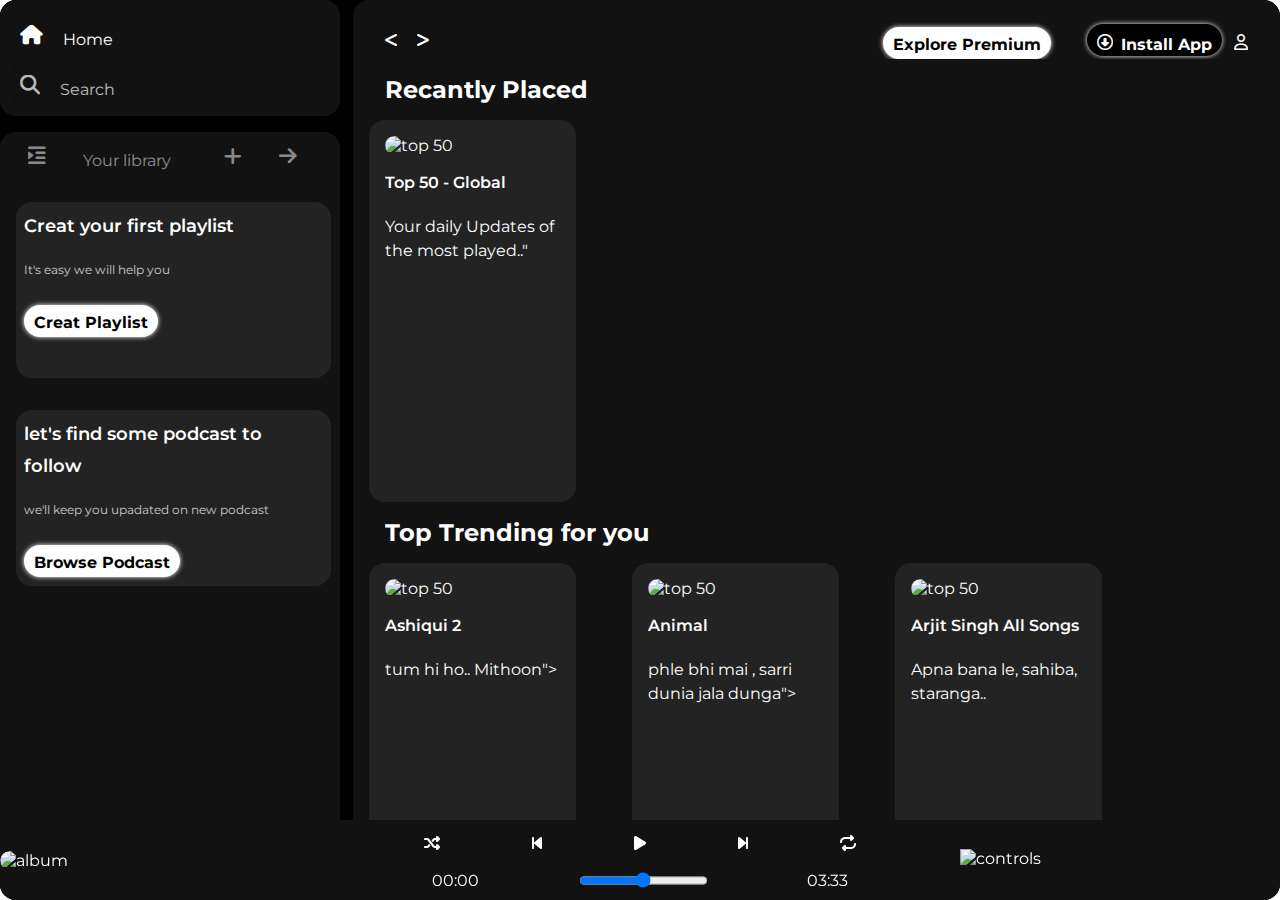
==== index.html @ 498d4f12 "Add files via upload" ====
<!DOCTYPE html>
<html lang="en">
  <head>
    <meta charset="UTF-8" />
    <meta name="viewport" content="width=device-width, initial-scale=1.0" />
    <link
      rel="stylesheet"
      href="https://cdnjs.cloudflare.com/ajax/libs/font-awesome/6.7.2/css/all.min.css"
      integrity="sha512-Evv84Mr4kqVGRNSgIGL/F/aIDqQb7xQ2vcrdIwxfjThSH8CSR7PBEakCr51Ck+w+/U6swU2Im1vVX0SVk9ABhg=="
      crossorigin="anonymous"
      referrerpolicy="no-referrer"
    />
    <link rel="preconnect" href="https://fonts.googleapis.com" />
    <link rel="preconnect" href="https://fonts.gstatic.com" crossorigin />
    <link
      href="https://fonts.googleapis.com/css2?family=Montserrat:ital,wght@0,100..900;1,100..900&display=swap"
      rel="stylesheet"
    />

    <link rel="stylesheet" href="styles.css" />

    <link rel="icon" href="logo.png" />
    <style>
      * {
  margin: 0;
  padding: 0;
  font-family: "Montserrat", serif;
  overflow: hidden;
  color: white;
}
.main {
  display: flex;
  height: 100vh;
  border-radius: 1rem;
  background-color: black;
  padding-left: 0rem;
}
.sidebar {
  background-color: black;
  width: 340px;
  border-radius: 0;
  margin-right: 0.8rem;
}
.main-content {
  background-color: #121212;
  flex: 1;
  border-radius: 1rem;
  overflow: auto;
}
.music-player {
  background-color: #121212;
  position: fixed;
  bottom: 0px;
  width: 100%;
  height: 80px;
  border-radius: 1rem;
  border-radius: 1rem;
}
.nav {
  background-color: #121212;
  display: flex;
  flex-direction: column;
  justify-content: center;
  height: 100px;
  padding: 0.5rem 0.75rem;
  border-radius: 1rem;
}
.nav-option {
  line-height: 2.5rem;
  background-color: #121212;
  opacity: 0.7;
  border-radius: 1rem;
  padding: 0.75rem 0.5rem;
}
.nav-option:hover {
  opacity: 1;
}
.nav-option a {
  font-size: 1rem;
  margin-left: 1rem;
}
.nav-option i {
  font-size: 1.25rem;
}
a {
  text-decoration: none;
  color: white;
}
.library {
  background-color: #121212;
  border-radius: 1rem;
  height: 100%;
  margin-top: 1rem;
}
.library-option {
  background-color: #121212;
  display: flex;
  justify-content: space-between;
  align-items: center;
}
.library-option a {
  text-decoration: none;
  background-color: #121212;
  font-size: 1rem;
}
.library-option i {
  text-decoration: none;
  background-color: #121212;
  font-size: 1.25rem;
}
.option {
  padding: 0.9rem 0.75rem;
  font-size: 1.25rem;
  background-color: #121212;
  opacity: 0.5;
}
.option a {
  margin-left: 1rem;
  font-size: 1rem;
  background-color: #121212;
  margin-right: 2rem;
  gap: 1rem;
}
.option i {
  margin-left: 1rem;
  font-size: 1.25rem;
  background-color: #121212;
  margin-right: 1rem;
}
.option:hover {
  opacity: 1;
}
.boxes {
  display: flex;
  color: white;
  width: 100%;
  flex-direction: column;
}
.box {
  width: 88%;
  height: 10rem;
  margin: 1rem;
  padding: 0.5rem;
  border-radius: 1rem;
  background-color: #232323;
}
button {
  background-color: white;
  color: black;
  margin: 0px auto;
  border: none;
  margin-top: 2rem;
  font-size: 1rem;
  margin-top: 0.5rem;
  font-weight: 700;
  width: fit-content;
  height: 2rem;
  padding: 10px;
  border-radius: 1rem;
  padding-top: -10px;
  line-height: 1rem;
  box-shadow: 0 0 5px white;
}
#para1 {
  font-size: 1.1rem;
  font-weight: 600;
  line-height: 2rem;
}
#para2 {
  font-size: 0.75rem;
  opacity: 0.75;
  margin-top: 20px;
  padding-bottom: 20px;
}
.main-sticky {
  display: flex;
  position: sticky;
  top: 0;
  justify-content: space-between;
  justify-items: center;
  padding: 1rem;
  background-color: #121212;
}
.sticky-icons {
  padding-left: 1rem;
  padding-right: 1rem;
}
.sticky-icons button {
  margin-left: 2rem;
}
#space {
  margin-left: 1rem;
  margin-left: 0.5rem;
}
button i {
  color: white;
  margin-right: 0.5rem;
}
#black {
  background-color: black;
  color: white;
  padding-bottom: 1.2rem;
  padding-top: -0.5rem;
}
#margin {
  margin-top: 1rem;
}
.card-container {
  display: flex;
  flex-direction: row;
  flex-wrap: wrap;
}
.card {
  background-color: #232323;
  height: 350px;
  width: 175px;
  border-radius: 1rem;
  margin: 1rem;
  padding: 1rem;
  margin-right: 2.5rem;
}
.card img {
  width: 100%;
  border-radius: 1rem;
}
h2 {
  margin-left: 2rem;
}
.card-item {
  font-weight: 600;
  font-size: 1rem;
  line-height: 2rem;
  margin-bottom: 1rem;
  margin-top: 0.5rem;
}
.card-info {
  opacity: 1;
  font-size: 1rem;
  line-height: 1.5rem;
}
.footer {
  width: 100%;
  height: 300px;
}
.gap {
  height: 90%;
  border-top: 2px solid white;
  opacity: 0.5;
}
@media (max-width: 910px) {
  .hide {
    display: none;
  }
}
@media (max-width: 700px) {
  .hide2 {
    display: none;
  }
}
.music-player {
  display: flex;
  justify-content: space-between;
  align-items: center;
  justify-items: center;
  align-content: center;
}
.album {
  width: 25%;
  display: flex;
  justify-content: space-between;
}
.player {
  width: 50%;
}
.control {
  width: 25%;
}
.player-controls {
  display: flex;
  justify-content: space-evenly;
  padding: 0.5rem;
  margin: 0.25rem;
  margin-top: 0.5rem;
}
.player-control {
  display: flex;
  justify-content: space-evenly;
  padding: 0.5rem;
  margin: 0.25rem;
  font-size: 700;
}
.album {
  background-color: #121212;
  border-radius: 1rem;
}
.album-image {
  background-color: #121212;
  width: 90%;
  padding: 0rem;
  border-radius: 1.5rem;
}
.control {
  background-color: #121212;
  margin-right: rem;
}
.control img {
  background-color: #121212;
  margin-right: rem;
  width: 100%;
}
.card:hover {
  scale: 1.1;
  box-shadow: 0 0 10px white;
}
.box:hover {
  scale: 1.04;
  box-shadow: 0 0 10px white;
}
button:hover {
  scale: 1.1;
  box-shadow: 0 0 10px white;
}
i:hover {
  scale: 1.1;
  box-shadow: 0 0 10px white;
}
.music-player img:hover {
  scale: 1.02;
  box-shadow: 0 0 10px white;
}

    </style>
    <title>Spotify: Web player - Music for everyone</title>
  </head>
  <body>
    <div class="main">
      <div class="sidebar">
        <div class="nav">
          <div class="nav-option" style="opacity: 1">
            <i class="fa-solid fa-house"></i>
            <a href="#">Home</a>
          </div>
          <div class="nav-option">
            <i class="fa-solid fa-magnifying-glass"></i>
            <a href="#">Search</a>
          </div>
        </div>
        <div class="library">
          <div class="option">
            <div class="lib-option">
              <i class="fa-solid fa-indent"></i>
              <a href="#">Your library</a>

              <i class="fa-solid fa-plus"></i>
              <i class="fa-solid fa-arrow-right"></i>
            </div>
          </div>
          <div class="boxes">
            <div class="box">
              <p id="para1" class="para">Creat your first playlist</p>
              <p id="para2" class="para">It's easy we will help you</p>
              <button class="badge">Creat Playlist</button>
            </div>
            <div class="box">
              <p id="para1" class="para">let's find some podcast to follow</p>
              <p id="para2" class="para">
                we'll keep you upadated on new podcast
              </p>
              <button class="badge">Browse Podcast</button>
            </div>
          </div>
        </div>
      </div>
      <div class="main-content">
        <div class="main-sticky">
          <div id="margin" class="sticky-icons">
            <i class="fa-solid fa-less-than"></i>
            &nbsp; &nbsp;
            <i class="fa-solid fa-greater-than hide"></i>
          </div>
          <div class="sticky-icons">
            <button class="bagde hide" >Explore Premium</button>
            <button class="bagde" id="black">
              <i class="fa-regular fa-circle-down hide2"></i>Install App
            </button>
            <i id="space" class="fa-regular fa-user"></i>
          </div>
        </div>
        <h2>Recantly Placed</h2>
        <div class="card-container">
            <div class="card">
                <img src="images/img1.png" alt="top 50">
                    <p class="card-item">Top 50 - Global</p>
                    <p class="card-info">Your daily Updates of the most played.."</p>
            </div>
        </div>
        <h2>Top Trending for you</h2>
        <div class="card-container">
            <div class="card">
                <img src="images/img2.png" alt="top 50">
                    <p class="card-item">Ashiqui 2</p>
                    <p class="card-info">tum hi ho..  Mithoon"></p>
                </img>
            </div>
            <div class="card">
                <img src="images/img3.png" alt="top 50">
                    <p class="card-item">Animal</p>
                    <p class="card-info">phle bhi mai , sarri dunia jala dunga"></p>
                </img>
            </div>
            <div class="card">
                <img src="images/img5.png" alt="top 50">
                    <p class="card-item">Arjit Singh All Songs</p>
                    <p class="card-info">Apna bana le, sahiba, staranga..</p>
                </img>
            </div>
            <div class="card">
                <img src="images/img4.png" alt="top 50">
                    <p class="card-item">Glory- yo yo honey siigh</p>
                    <p class="card-info">Millionaire , jatt mahkma</p>
                </img>
            </div>
            <div class="card">
                <img src="images/img6.png" alt="top 50">
                    <p class="card-item">Top 50 - Global</p>
                    <p class="card-info">Your daily Updates of the most played.."></p>
                </img>
            </div>
            <div class="card">
                <img src="images/img7.png" alt="top 50">
                    <p class="card-item">Top 50 - Global</p>
                    <p class="card-info">Your daily Updates of the most played.."></p>
                </img>
            </div>
            <div class="card">
                <img src="images/img8.png" alt="top 50">
                    <p class="card-item">Top 50 - Global</p>
                    <p class="card-info">Your daily Updates of the most played.."></p>
                </img>
            </div>
            <div class="card">
                <img src="images/img9.png" alt="top 50">
                    <p class="card-item">Top 50 - Global</p>
                    <p class="card-info">Your daily Updates of the most played.."></p>
                </img>
            </div>
        </div>
        <div class="footer">
          <div class="gap"></div>
        </div>
    </div>
    </div>
    
 <div class="music-player">
       <div class="album">
        <img src="images/album.png" alt="album" class="album-image">
       </div>
       <div class="player">
        <div class="player-controls">
          <i class="fa-solid fa-shuffle"></i>
          <i class="fa-solid fa-backward-step"></i>
          <i class="fa-solid fa-play"></i>
          <i class="fa-solid fa-forward-step"></i>
          <i class="fa-solid fa-repeat"></i>
        </div>
        <div class="player-control">
          <span class="curr-time">00:00</span>
          <input type="range" min="0" max="100" class="progress-bar">
          <span class="tot-time">03:33</span>
          
        </div>
       </div>
       <div class="control">
        <img src="images/control.png" alt="controls" class="control">
       </div>
 </div>
    </div>
  </body>
</html>
---- styles.css ----
* {
  margin: 0;
  padding: 0;
  font-family: "Montserrat", serif;
  overflow: hidden;
  color: white;
}
.main {
  display: flex;
  height: 100vh;
  border-radius: 1rem;
  background-color: black;
  padding-left: 0rem;
}
.sidebar {
  background-color: black;
  width: 340px;
  border-radius: 0;
  margin-right: 0.8rem;
}
.main-content {
  background-color: #121212;
  flex: 1;
  border-radius: 1rem;
  overflow: auto;
}
.music-player {
  background-color: #121212;
  position: fixed;
  bottom: 0px;
  width: 100%;
  height: 80px;
  border-radius: 1rem;
  border-radius: 1rem;
}
.nav {
  background-color: #121212;
  display: flex;
  flex-direction: column;
  justify-content: center;
  height: 100px;
  padding: 0.5rem 0.75rem;
  border-radius: 1rem;
}
.nav-option {
  line-height: 2.5rem;
  background-color: #121212;
  opacity: 0.7;
  border-radius: 1rem;
  padding: 0.75rem 0.5rem;
}
.nav-option:hover {
  opacity: 1;
}
.nav-option a {
  font-size: 1rem;
  margin-left: 1rem;
}
.nav-option i {
  font-size: 1.25rem;
}
a {
  text-decoration: none;
  color: white;
}
.library {
  background-color: #121212;
  border-radius: 1rem;
  height: 100%;
  margin-top: 1rem;
}
.library-option {
  background-color: #121212;
  display: flex;
  justify-content: space-between;
  align-items: center;
}
.library-option a {
  text-decoration: none;
  background-color: #121212;
  font-size: 1rem;
}
.library-option i {
  text-decoration: none;
  background-color: #121212;
  font-size: 1.25rem;
}
.option {
  padding: 0.9rem 0.75rem;
  font-size: 1.25rem;
  background-color: #121212;
  opacity: 0.5;
}
.option a {
  margin-left: 1rem;
  font-size: 1rem;
  background-color: #121212;
  margin-right: 2rem;
  gap: 1rem;
}
.option i {
  margin-left: 1rem;
  font-size: 1.25rem;
  background-color: #121212;
  margin-right: 1rem;
}
.option:hover {
  opacity: 1;
}
.boxes {
  display: flex;
  color: white;
  width: 100%;
  flex-direction: column;
}
.box {
  width: 88%;
  height: 10rem;
  margin: 1rem;
  padding: 0.5rem;
  border-radius: 1rem;
  background-color: #232323;
}
button {
  background-color: white;
  color: black;
  margin: 0px auto;
  border: none;
  margin-top: 2rem;
  font-size: 1rem;
  margin-top: 0.5rem;
  font-weight: 700;
  width: fit-content;
  height: 2rem;
  padding: 10px;
  border-radius: 1rem;
  padding-top: -10px;
  line-height: 1rem;
  box-shadow: 0 0 5px white;
}
#para1 {
  font-size: 1.1rem;
  font-weight: 600;
  line-height: 2rem;
}
#para2 {
  font-size: 0.75rem;
  opacity: 0.75;
  margin-top: 20px;
  padding-bottom: 20px;
}
.main-sticky {
  display: flex;
  position: sticky;
  top: 0;
  justify-content: space-between;
  justify-items: center;
  padding: 1rem;
  background-color: #121212;
}
.sticky-icons {
  padding-left: 1rem;
  padding-right: 1rem;
}
.sticky-icons button {
  margin-left: 2rem;
}
#space {
  margin-left: 1rem;
  margin-left: 0.5rem;
}
button i {
  color: white;
  margin-right: 0.5rem;
}
#black {
  background-color: black;
  color: white;
  padding-bottom: 1.2rem;
  padding-top: -0.5rem;
}
#margin {
  margin-top: 1rem;
}
.card-container {
  display: flex;
  flex-direction: row;
  flex-wrap: wrap;
}
.card {
  background-color: #232323;
  height: 350px;
  width: 175px;
  border-radius: 1rem;
  margin: 1rem;
  padding: 1rem;
  margin-right: 2.5rem;
}
.card img {
  width: 100%;
  border-radius: 1rem;
}
h2 {
  margin-left: 2rem;
}
.card-item {
  font-weight: 600;
  font-size: 1rem;
  line-height: 2rem;
  margin-bottom: 1rem;
  margin-top: 0.5rem;
}
.card-info {
  opacity: 1;
  font-size: 1rem;
  line-height: 1.5rem;
}
.footer {
  width: 100%;
  height: 300px;
}
.gap {
  height: 90%;
  border-top: 2px solid white;
  opacity: 0.5;
}
@media (max-width: 910px) {
  .hide {
    display: none;
  }
}
@media (max-width: 700px) {
  .hide2 {
    display: none;
  }
}
.music-player {
  display: flex;
  justify-content: space-between;
  align-items: center;
  justify-items: center;
  align-content: center;
}
.album {
  width: 25%;
  display: flex;
  justify-content: space-between;
}
.player {
  width: 50%;
}
.control {
  width: 25%;
}
.player-controls {
  display: flex;
  justify-content: space-evenly;
  padding: 0.5rem;
  margin: 0.25rem;
  margin-top: 0.5rem;
}
.player-control {
  display: flex;
  justify-content: space-evenly;
  padding: 0.5rem;
  margin: 0.25rem;
  font-size: 700;
}
.album {
  background-color: #121212;
  border-radius: 1rem;
}
.album-image {
  background-color: #121212;
  width: 90%;
  padding: 0rem;
  height: 90%;
  border-radius: 1.5rem;
}
.control {
  background-color: #121212;
  margin-right: rem;
}
.control img {
  background-color: #121212;
  margin-right: rem;
  width: 100%;
}
.card:hover {
  scale: 1.1;
  box-shadow: 0 0 10px white;
}
.box:hover {
  scale: 1.04;
  box-shadow: 0 0 10px white;
}
button:hover {
  scale: 1.1;
  box-shadow: 0 0 10px white;
}
i:hover {
  scale: 1.1;
  box-shadow: 0 0 10px white;
}
.music-player img:hover {
  scale: 1.02;
  box-shadow: 0 0 10px white;
}
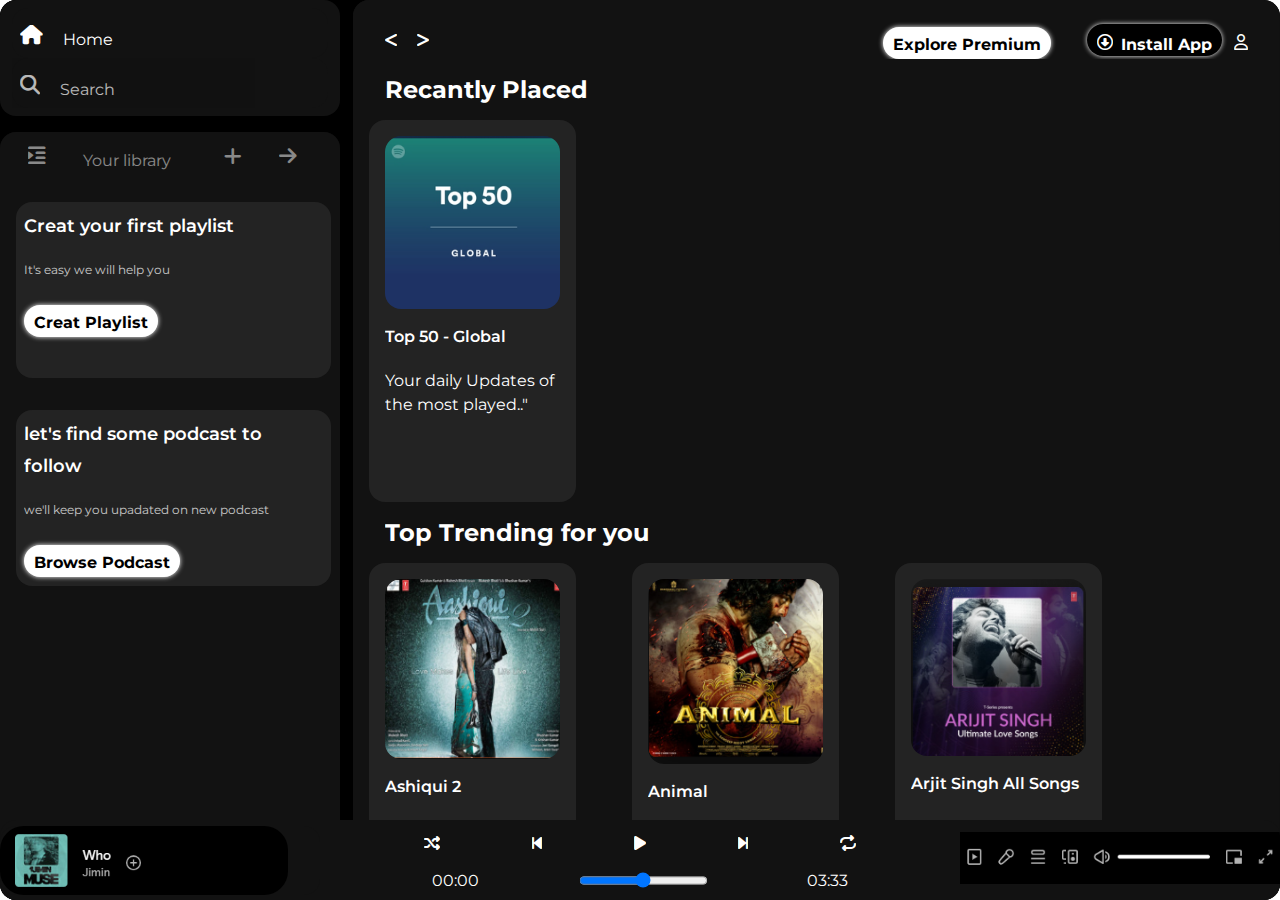
==== commit cc6f2c3d: "index.html" ====
--- a/index.html
+++ b/index.html
@@ -20,316 +20,6 @@
     <link rel="stylesheet" href="styles.css" />
 
     <link rel="icon" href="logo.png" />
-    <style>
-      * {
-  margin: 0;
-  padding: 0;
-  font-family: "Montserrat", serif;
-  overflow: hidden;
-  color: white;
-}
-.main {
-  display: flex;
-  height: 100vh;
-  border-radius: 1rem;
-  background-color: black;
-  padding-left: 0rem;
-}
-.sidebar {
-  background-color: black;
-  width: 340px;
-  border-radius: 0;
-  margin-right: 0.8rem;
-}
-.main-content {
-  background-color: #121212;
-  flex: 1;
-  border-radius: 1rem;
-  overflow: auto;
-}
-.music-player {
-  background-color: #121212;
-  position: fixed;
-  bottom: 0px;
-  width: 100%;
-  height: 80px;
-  border-radius: 1rem;
-  border-radius: 1rem;
-}
-.nav {
-  background-color: #121212;
-  display: flex;
-  flex-direction: column;
-  justify-content: center;
-  height: 100px;
-  padding: 0.5rem 0.75rem;
-  border-radius: 1rem;
-}
-.nav-option {
-  line-height: 2.5rem;
-  background-color: #121212;
-  opacity: 0.7;
-  border-radius: 1rem;
-  padding: 0.75rem 0.5rem;
-}
-.nav-option:hover {
-  opacity: 1;
-}
-.nav-option a {
-  font-size: 1rem;
-  margin-left: 1rem;
-}
-.nav-option i {
-  font-size: 1.25rem;
-}
-a {
-  text-decoration: none;
-  color: white;
-}
-.library {
-  background-color: #121212;
-  border-radius: 1rem;
-  height: 100%;
-  margin-top: 1rem;
-}
-.library-option {
-  background-color: #121212;
-  display: flex;
-  justify-content: space-between;
-  align-items: center;
-}
-.library-option a {
-  text-decoration: none;
-  background-color: #121212;
-  font-size: 1rem;
-}
-.library-option i {
-  text-decoration: none;
-  background-color: #121212;
-  font-size: 1.25rem;
-}
-.option {
-  padding: 0.9rem 0.75rem;
-  font-size: 1.25rem;
-  background-color: #121212;
-  opacity: 0.5;
-}
-.option a {
-  margin-left: 1rem;
-  font-size: 1rem;
-  background-color: #121212;
-  margin-right: 2rem;
-  gap: 1rem;
-}
-.option i {
-  margin-left: 1rem;
-  font-size: 1.25rem;
-  background-color: #121212;
-  margin-right: 1rem;
-}
-.option:hover {
-  opacity: 1;
-}
-.boxes {
-  display: flex;
-  color: white;
-  width: 100%;
-  flex-direction: column;
-}
-.box {
-  width: 88%;
-  height: 10rem;
-  margin: 1rem;
-  padding: 0.5rem;
-  border-radius: 1rem;
-  background-color: #232323;
-}
-button {
-  background-color: white;
-  color: black;
-  margin: 0px auto;
-  border: none;
-  margin-top: 2rem;
-  font-size: 1rem;
-  margin-top: 0.5rem;
-  font-weight: 700;
-  width: fit-content;
-  height: 2rem;
-  padding: 10px;
-  border-radius: 1rem;
-  padding-top: -10px;
-  line-height: 1rem;
-  box-shadow: 0 0 5px white;
-}
-#para1 {
-  font-size: 1.1rem;
-  font-weight: 600;
-  line-height: 2rem;
-}
-#para2 {
-  font-size: 0.75rem;
-  opacity: 0.75;
-  margin-top: 20px;
-  padding-bottom: 20px;
-}
-.main-sticky {
-  display: flex;
-  position: sticky;
-  top: 0;
-  justify-content: space-between;
-  justify-items: center;
-  padding: 1rem;
-  background-color: #121212;
-}
-.sticky-icons {
-  padding-left: 1rem;
-  padding-right: 1rem;
-}
-.sticky-icons button {
-  margin-left: 2rem;
-}
-#space {
-  margin-left: 1rem;
-  margin-left: 0.5rem;
-}
-button i {
-  color: white;
-  margin-right: 0.5rem;
-}
-#black {
-  background-color: black;
-  color: white;
-  padding-bottom: 1.2rem;
-  padding-top: -0.5rem;
-}
-#margin {
-  margin-top: 1rem;
-}
-.card-container {
-  display: flex;
-  flex-direction: row;
-  flex-wrap: wrap;
-}
-.card {
-  background-color: #232323;
-  height: 350px;
-  width: 175px;
-  border-radius: 1rem;
-  margin: 1rem;
-  padding: 1rem;
-  margin-right: 2.5rem;
-}
-.card img {
-  width: 100%;
-  border-radius: 1rem;
-}
-h2 {
-  margin-left: 2rem;
-}
-.card-item {
-  font-weight: 600;
-  font-size: 1rem;
-  line-height: 2rem;
-  margin-bottom: 1rem;
-  margin-top: 0.5rem;
-}
-.card-info {
-  opacity: 1;
-  font-size: 1rem;
-  line-height: 1.5rem;
-}
-.footer {
-  width: 100%;
-  height: 300px;
-}
-.gap {
-  height: 90%;
-  border-top: 2px solid white;
-  opacity: 0.5;
-}
-@media (max-width: 910px) {
-  .hide {
-    display: none;
-  }
-}
-@media (max-width: 700px) {
-  .hide2 {
-    display: none;
-  }
-}
-.music-player {
-  display: flex;
-  justify-content: space-between;
-  align-items: center;
-  justify-items: center;
-  align-content: center;
-}
-.album {
-  width: 25%;
-  display: flex;
-  justify-content: space-between;
-}
-.player {
-  width: 50%;
-}
-.control {
-  width: 25%;
-}
-.player-controls {
-  display: flex;
-  justify-content: space-evenly;
-  padding: 0.5rem;
-  margin: 0.25rem;
-  margin-top: 0.5rem;
-}
-.player-control {
-  display: flex;
-  justify-content: space-evenly;
-  padding: 0.5rem;
-  margin: 0.25rem;
-  font-size: 700;
-}
-.album {
-  background-color: #121212;
-  border-radius: 1rem;
-}
-.album-image {
-  background-color: #121212;
-  width: 90%;
-  padding: 0rem;
-  border-radius: 1.5rem;
-}
-.control {
-  background-color: #121212;
-  margin-right: rem;
-}
-.control img {
-  background-color: #121212;
-  margin-right: rem;
-  width: 100%;
-}
-.card:hover {
-  scale: 1.1;
-  box-shadow: 0 0 10px white;
-}
-.box:hover {
-  scale: 1.04;
-  box-shadow: 0 0 10px white;
-}
-button:hover {
-  scale: 1.1;
-  box-shadow: 0 0 10px white;
-}
-i:hover {
-  scale: 1.1;
-  box-shadow: 0 0 10px white;
-}
-.music-player img:hover {
-  scale: 1.02;
-  box-shadow: 0 0 10px white;
-}
-
-    </style>
     <title>Spotify: Web player - Music for everyone</title>
   </head>
   <body>
@@ -389,7 +79,7 @@
         <h2>Recantly Placed</h2>
         <div class="card-container">
             <div class="card">
-                <img src="images/img1.png" alt="top 50">
+                <img src="img1.png" alt="top 50">
                     <p class="card-item">Top 50 - Global</p>
                     <p class="card-info">Your daily Updates of the most played.."</p>
             </div>
@@ -397,49 +87,49 @@
         <h2>Top Trending for you</h2>
         <div class="card-container">
             <div class="card">
-                <img src="images/img2.png" alt="top 50">
+                <img src="img2.png" alt="top 50">
                     <p class="card-item">Ashiqui 2</p>
                     <p class="card-info">tum hi ho..  Mithoon"></p>
                 </img>
             </div>
             <div class="card">
-                <img src="images/img3.png" alt="top 50">
+                <img src="img3.png" alt="top 50">
                     <p class="card-item">Animal</p>
                     <p class="card-info">phle bhi mai , sarri dunia jala dunga"></p>
                 </img>
             </div>
             <div class="card">
-                <img src="images/img5.png" alt="top 50">
+                <img src="img5.png" alt="top 50">
                     <p class="card-item">Arjit Singh All Songs</p>
                     <p class="card-info">Apna bana le, sahiba, staranga..</p>
                 </img>
             </div>
             <div class="card">
-                <img src="images/img4.png" alt="top 50">
+                <img src="img4.png" alt="top 50">
                     <p class="card-item">Glory- yo yo honey siigh</p>
                     <p class="card-info">Millionaire , jatt mahkma</p>
                 </img>
             </div>
             <div class="card">
-                <img src="images/img6.png" alt="top 50">
+                <img src="img6.png" alt="top 50">
                     <p class="card-item">Top 50 - Global</p>
                     <p class="card-info">Your daily Updates of the most played.."></p>
                 </img>
             </div>
             <div class="card">
-                <img src="images/img7.png" alt="top 50">
+                <img src="img7.png" alt="top 50">
                     <p class="card-item">Top 50 - Global</p>
                     <p class="card-info">Your daily Updates of the most played.."></p>
                 </img>
             </div>
             <div class="card">
-                <img src="images/img8.png" alt="top 50">
+                <img src="img8.png" alt="top 50">
                     <p class="card-item">Top 50 - Global</p>
                     <p class="card-info">Your daily Updates of the most played.."></p>
                 </img>
             </div>
             <div class="card">
-                <img src="images/img9.png" alt="top 50">
+                <img src="img9.png" alt="top 50">
                     <p class="card-item">Top 50 - Global</p>
                     <p class="card-info">Your daily Updates of the most played.."></p>
                 </img>
@@ -453,7 +143,7 @@
     
  <div class="music-player">
        <div class="album">
-        <img src="images/album.png" alt="album" class="album-image">
+        <img src="album.png" alt="album" class="album-image">
        </div>
        <div class="player">
         <div class="player-controls">
@@ -471,7 +161,7 @@
         </div>
        </div>
        <div class="control">
-        <img src="images/control.png" alt="controls" class="control">
+        <img src="control.png" alt="controls" class="control">
        </div>
  </div>
     </div>
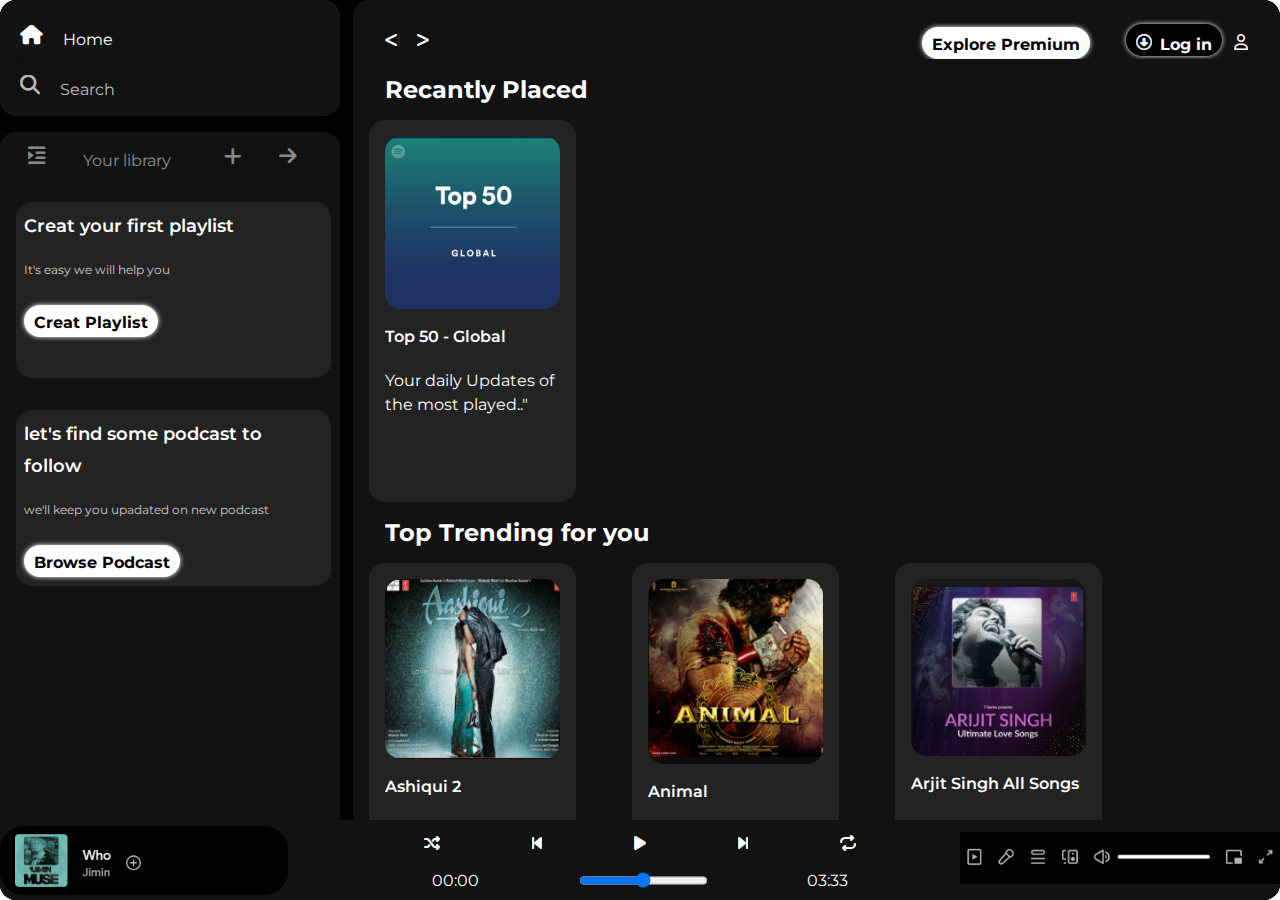
==== commit 2dc0df2d: "index.html" ====
--- a/index.html
+++ b/index.html
@@ -70,8 +70,8 @@
           </div>
           <div class="sticky-icons">
             <button class="bagde hide" >Explore Premium</button>
-            <button class="bagde" id="black">
-              <i class="fa-regular fa-circle-down hide2"></i>Install App
+            <button class="bagde" id="black" onclick="window.location.href='login.html'">
+              <i class="fa-regular fa-circle-down hide2"></i>Log in 
             </button>
             <i id="space" class="fa-regular fa-user"></i>
           </div>
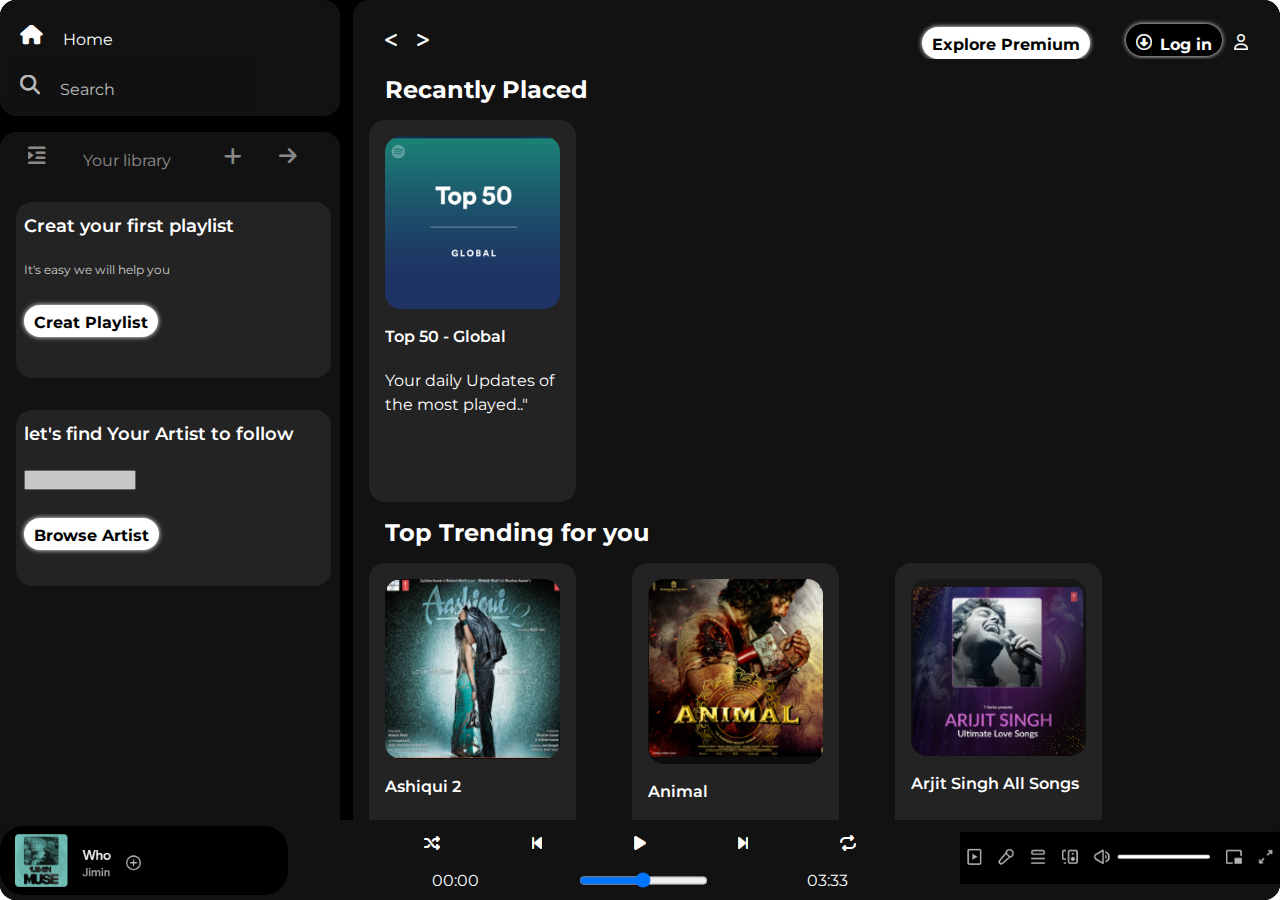
==== commit 52ae7e7a: "Update index.html" ====
--- a/index.html
+++ b/index.html
@@ -32,7 +32,7 @@
           </div>
           <div class="nav-option">
             <i class="fa-solid fa-magnifying-glass"></i>
-            <a href="#">Search</a>
+            <a href="#" onclick="window.location.href='Search.html'">Search</a>
           </div>
         </div>
         <div class="library">
@@ -52,12 +52,19 @@
               <button class="badge">Creat Playlist</button>
             </div>
             <div class="box">
-              <p id="para1" class="para">let's find some podcast to follow</p>
+              <p id="para1" class="para">let's find Your Artist to follow</p>
               <p id="para2" class="para">
-                we'll keep you upadated on new podcast
+                <select>
+                  <option value="#">Arjit sigh</option>
+                  <option value="1">Janni</option>
+                  <option value="2">Diljit Dosanjh</option>
+                </select>
               </p>
-              <button class="badge">Browse Podcast</button>
+              <button class="badge">Browse Artist</button>
             </div>
+          </div>
+          <div>
+            <img src="footer-main-page.png" alt="">
           </div>
         </div>
       </div>
@@ -69,11 +76,11 @@
             <i class="fa-solid fa-greater-than hide"></i>
           </div>
           <div class="sticky-icons">
-            <button class="bagde hide" >Explore Premium</button>
+            <button class="bagde hide" onclick="window.location.href='premium.html'">Explore Premium</button>
             <button class="bagde" id="black" onclick="window.location.href='login.html'">
               <i class="fa-regular fa-circle-down hide2"></i>Log in 
             </button>
-            <i id="space" class="fa-regular fa-user"></i>
+            <i id="space"onclick="window.location.href='profile.html'" class="fa-regular fa-user"></i>
           </div>
         </div>
         <h2>Recantly Placed</h2>
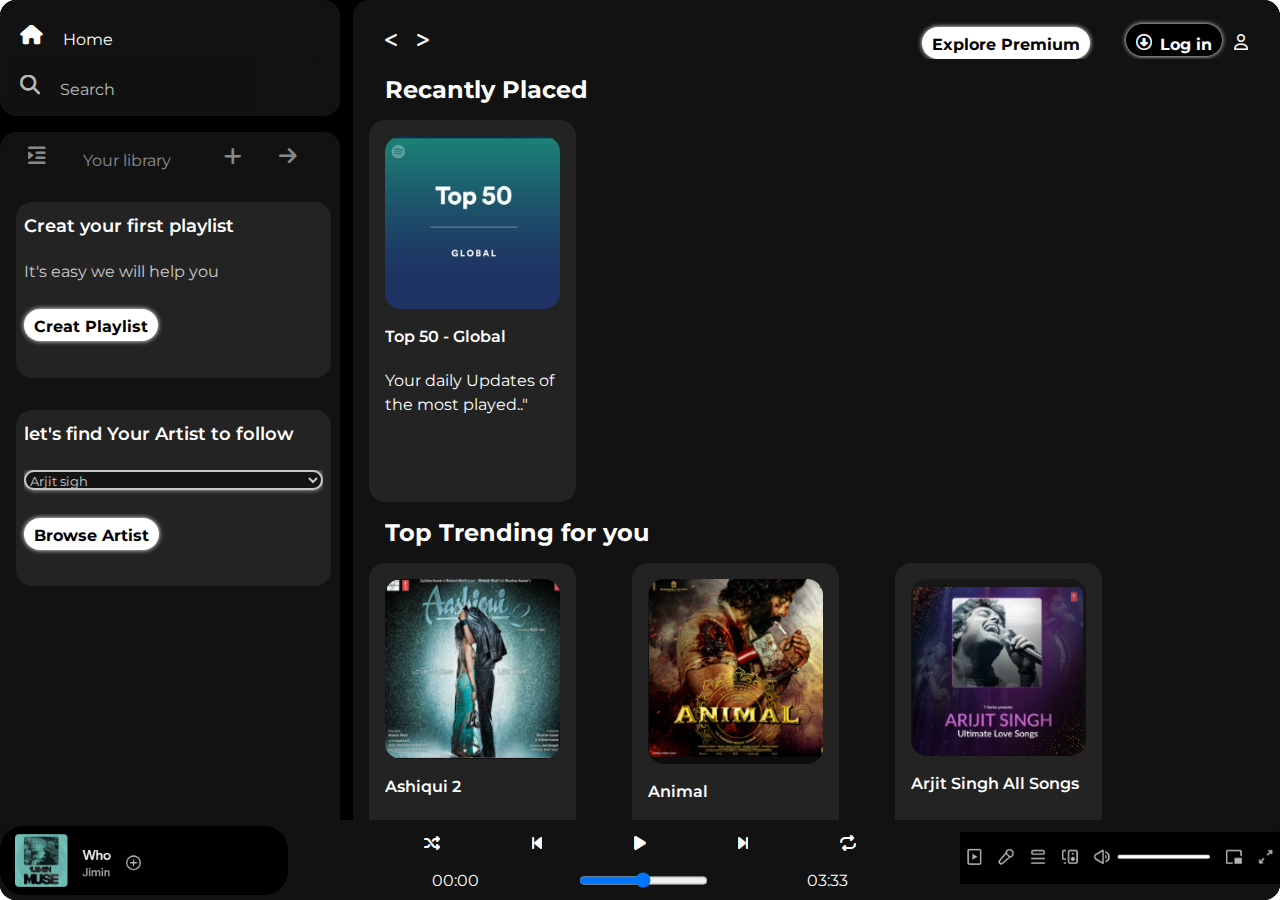
==== commit 737567df: "Update index.html" ====
--- a/index.html
+++ b/index.html
@@ -32,7 +32,7 @@
           </div>
           <div class="nav-option">
             <i class="fa-solid fa-magnifying-glass"></i>
-            <a href="#" onclick="window.location.href='Search.html'">Search</a>
+            <a href="#" onclick="window.location.href='search.html'">Search</a>
           </div>
         </div>
         <div class="library">
--- a/styles.css
+++ b/styles.css
@@ -144,10 +144,19 @@
   line-height: 2rem;
 }
 #para2 {
-  font-size: 0.75rem;
+  font-size: 1rem;
   opacity: 0.75;
   margin-top: 20px;
   padding-bottom: 20px;
+}
+.para select {
+  color: white;
+  background-color: rgb(16, 16, 16);
+  height: 20px;
+  width: 100%;
+  border-radius: 1rem;
+  box-shadow: 0px 0px 5px white;
+  border: 2px solid white;
 }
 .main-sticky {
   display: flex;
